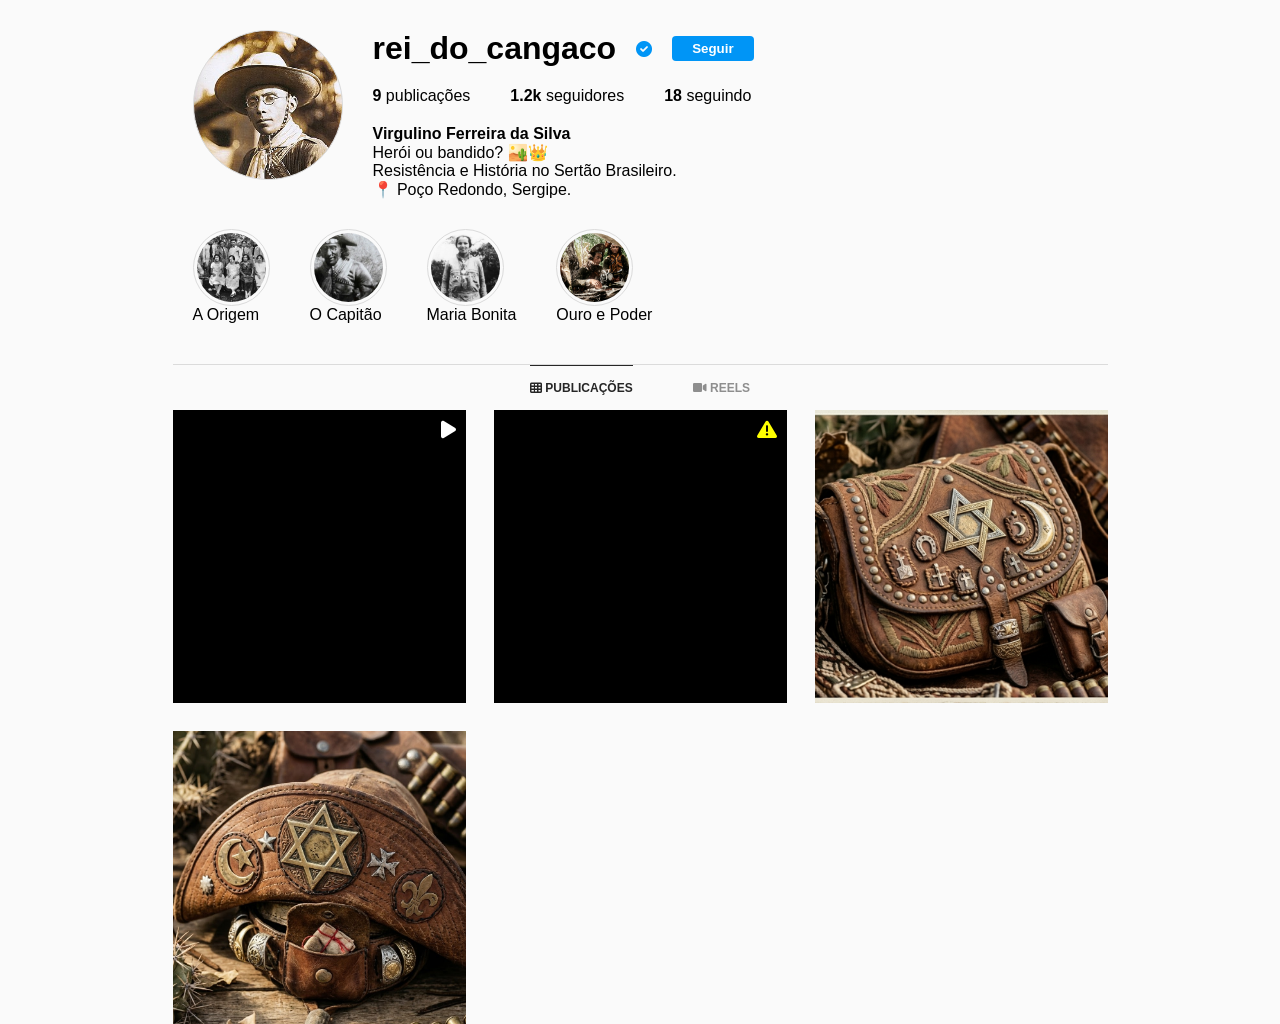
==== profile.html @ 3abff30b "Update profile.html" ====
<!DOCTYPE html>
<html lang="pt-BR">
<head>
    <meta charset="UTF-8">
    <meta name="viewport" content="width=device-width, initial-scale=1.0">
    <title>Lampião (@rei_do_cangaco) • Lampiagram</title>
    <link rel="stylesheet" href="styles.css">
    <link rel="stylesheet" href="https://cdnjs.cloudflare.com/ajax/libs/font-awesome/6.0.0/css/all.min.css">
</head>
<body>
    <header class="insta-header">
        <div class="profile-pic-container">
            <div class="profile-pic-img" style="background-image: url('assets/images/lampiao_perfil.jpg');"></div>
        </div>
        <div class="profile-info">
            <div class="username-row">
                <h1 class="username">rei_do_cangaco</h1>
                <i class="fas fa-check-circle verified-badge" style="color: #0095f6;"></i>
                <button class="follow-btn">Seguir</button>
            </div>
            <div class="stats-row">
                <div><strong>9</strong> publicações</div>
                <div><strong>1.2k</strong> seguidores</div>
                <div><strong>18</strong> seguindo</div>
            </div>
            <div class="bio">
                <p><strong>Virgulino Ferreira da Silva</strong></p>
                <p>Herói ou bandido? 🏜️👑</p>
                <p>Resistência e História no Sertão Brasileiro.</p>
                <p>📍 Poço Redondo, Sergipe.</p>
            </div>
        </div>
    </header>

    <section class="highlights-container">
        <div class="highlight-item" onclick="openPostModal('assets/images/origem.jpg', 'A ORIGEM: O início de tudo.')">
            <div class="highlight-circle"><img src="assets/images/origem.jpg"></div>
            <span>A Origem</span>
        </div>
        <div class="highlight-item" onclick="openPostModal('assets/images/capitao.jpg', 'O CAPITÃO: Autoridade e respeito.')">
            <div class="highlight-circle"><img src="assets/images/capitao.jpg"></div>
            <span>O Capitão</span>
        </div>
        <div class="highlight-item" onclick="openPostModal('assets/images/maria_bonita_destaque.jpg', 'MARIA BONITA: A força feminina.')">
            <div class="highlight-circle"><img src="assets/images/maria_bonita_destaque.jpg"></div>
            <span>Maria Bonita</span>
        </div>
        <div class="highlight-item" onclick="openPostModal('assets/images/riqueza.jpeg', 'OURO E PODER: Ostentação no sertão.')">
            <div class="highlight-circle"><img src="assets/images/riqueza.jpeg"></div>
            <span>Ouro e Poder</span>
        </div>
    </section>

    <div class="profile-tabs">
        <div class="tab active"><i class="fas fa-th"></i> PUBLICAÇÕES</div>
        <div class="tab"><i class="fas fa-video"></i> REELS</div>
    </div>

    <main class="posts-grid">
        <div class="post-item" onclick="openPostModal('https://res.cloudinary.com/dl6brxlht/video/upload/v1774207463/entrevista_vncjdd.mp4', 'ENTREVISTA HISTÓRICA: O encontro em Juazeiro.', 'video')">
          <video src="https://res.cloudinary.com/dl6brxlht/video/upload/v1774207463/entrevista_vncjdd.mp4#t=0.005" class="post-image" muted preload="metadata"></video> class="post-image" muted preload="metadata"></video>
            <i class="fas fa-play media-icon"></i>
        </div>
        <div class="post-item" onclick="openPostModal('https://res.cloudinary.com/dl6brxlht/video/upload/v1774207468/a-face-oculta-de-lampiao_kqqwja.mp4', 'A FACE OCULTA: A desconstrução do mito.', 'video')">
            <video src="https://res.cloudinary.com/dl6brxlht/video/upload/v1774207468/a-face-oculta-de-lampiao_kqqwja.mp4#t=0.005" class="post-image" muted preload="metadata"></video>
            <i class="fas fa-exclamation-triangle media-icon" style="color: yellow;"></i>
        </div>
        <div class="post-item" onclick="openPostModal('assets/images/bornal_misticismo_zoom.png', 'O ESCUDO QUE FALHOU: Detalhe do bornal do Angicos.')">
            <img src="assets/images/bornal_misticismo_zoom.png" class="post-image">
        </div>
        <div class="post-item" onclick="openPostModal('assets/images/misticismo_cangaco.jpg', 'MISTICISMO: Símbolos de proteção e fé.')">
            <img src="assets/images/misticismo_cangaco.jpg" class="post-image">
        </div>
    </main>

    <div class="modal" id="postModal">
        <span class="close-modal" id="closePostModal">&times;</span>
        <div class="modal-content">
            <div class="detail-image-container" id="modalImageContainer"></div>
            <div class="detail-info-container">
                <div style="display: flex; align-items: center; gap: 10px; margin-bottom: 15px;">
                    <div class="profile-pic-img" style="width: 30px; height: 30px; background-image: url('assets/images/lampiao_perfil.jpg');"></div>
                    <strong>rei_do_cangaco</strong>
                </div>
                <p id="modalDescription"></p>
            </div>
        </div>
    </div>
    <script src="script.js"></script>
</body>
</html>
---- styles.css ----
* { margin: 0; padding: 0; box-sizing: border-box; font-family: sans-serif; }
body { background-color: #fafafa; }
.insta-header { display: flex; max-width: 935px; margin: 30px auto; padding: 0 20px; }
.profile-pic-img { 
    width: 150px; height: 150px; border-radius: 50%; background-size: cover; 
    background-image: url('assets/images/lampiao_perfil.jpg'); 
    border: 1px solid #dbdbdb;
}
.profile-info { margin-left: 30px; flex: 2; }
.username-row { display: flex; align-items: center; gap: 20px; margin-bottom: 20px; }
.stats-row { display: flex; gap: 40px; margin-bottom: 20px; }
.highlights-container { display: flex; max-width: 935px; margin: 0 auto 40px; gap: 40px; padding: 0 20px; }
.highlight-circle { width: 77px; height: 77px; border-radius: 50%; border: 1px solid #dbdbdb; padding: 3px; }
.highlight-circle img { width: 100%; height: 100%; object-fit: cover; border-radius: 50%; }
.posts-grid { display: grid; grid-template-columns: repeat(3, 1fr); gap: 28px; max-width: 935px; margin: 0 auto; }
.post-item { aspect-ratio: 1/1; position: relative; cursor: pointer; background: #000; overflow: hidden; }
.post-image { width: 100%; height: 100%; object-fit: cover; }
.media-icon { position: absolute; top: 10px; right: 10px; color: white; font-size: 20px; text-shadow: 0 0 5px rgba(0,0,0,0.5); }
.profile-tabs { display: flex; justify-content: center; border-top: 1px solid #dbdbdb; max-width: 935px; margin: 0 auto; gap: 60px; }
.tab { padding: 15px 0; font-size: 12px; font-weight: bold; color: #8e8e8e; cursor: pointer; border-top: 1px solid transparent; }
.tab.active { color: #262626; border-top: 1px solid #262626; }
.modal { display: none; position: fixed; top: 0; left: 0; width: 100%; height: 100%; background: rgba(0,0,0,0.8); justify-content: center; align-items: center; z-index: 1000; }
.modal-content { background: white; display: flex; width: 80%; max-width: 900px; height: 500px; }
.detail-image-container { flex: 1.5; background: black; display: flex; align-items: center; justify-content: center; }
.detail-info-container { flex: 1; padding: 20px; }
.close-modal { position: absolute; top: 20px; right: 20px; color: white; font-size: 30px; cursor: pointer; }
.follow-btn { background-color: #0095f6; color: white; border: none; padding: 5px 20px; border-radius: 4px; font-weight: bold; cursor: pointer; }
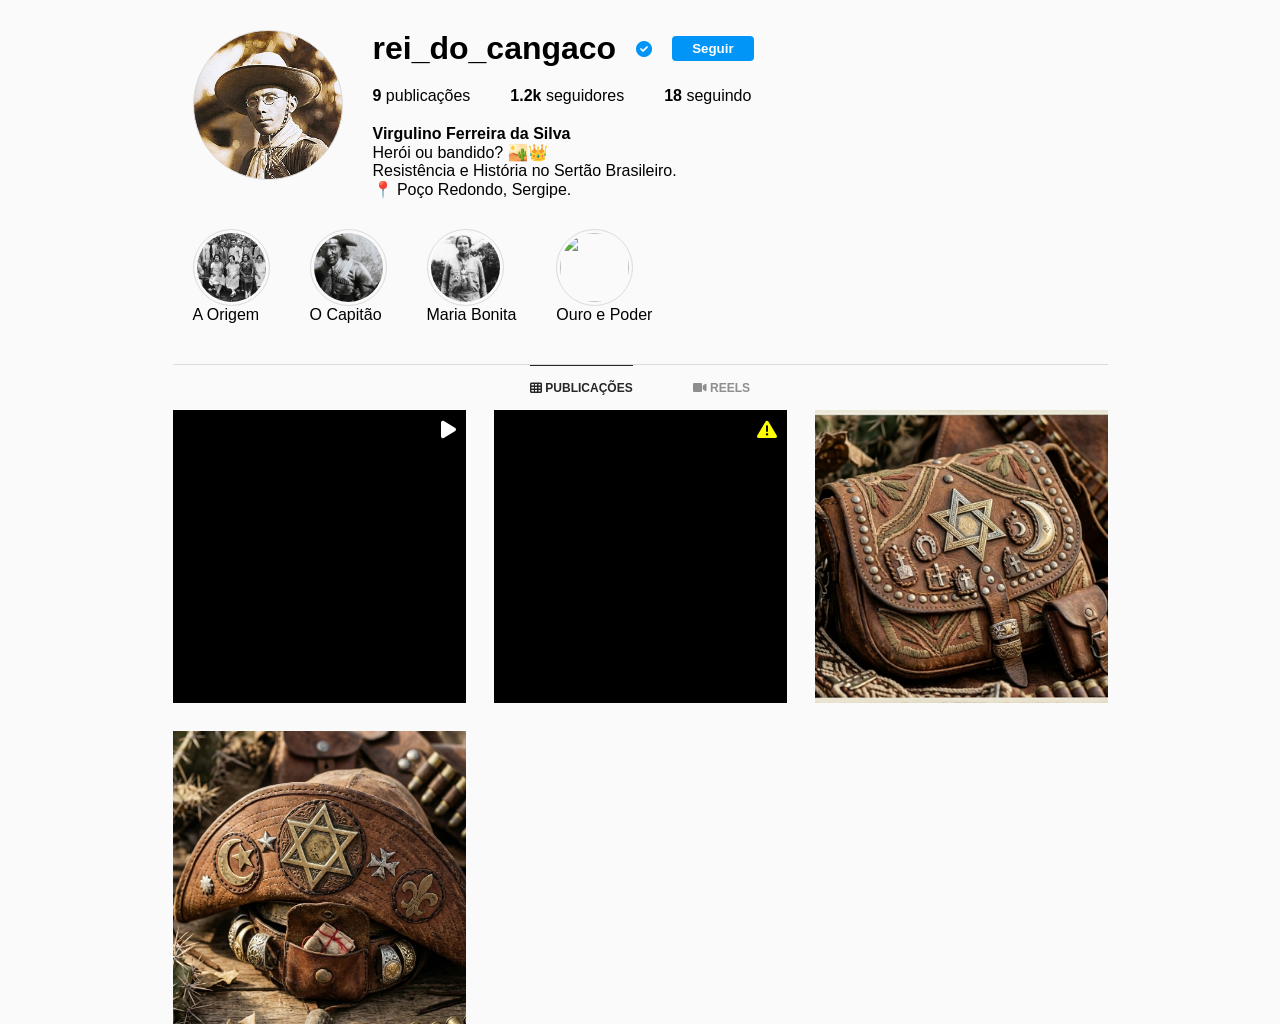
==== commit 53bf45e1: "Update profile.html" ====
--- a/profile.html
+++ b/profile.html
@@ -45,8 +45,8 @@
             <div class="highlight-circle"><img src="assets/images/maria_bonita_destaque.jpg"></div>
             <span>Maria Bonita</span>
         </div>
-        <div class="highlight-item" onclick="openPostModal('assets/images/riqueza.jpeg', 'OURO E PODER: Ostentação no sertão.')">
-            <div class="highlight-circle"><img src="assets/images/riqueza.jpeg"></div>
+        <div class="highlight-item" onclick="openPostModal('assets/images/riqueza.jpg', 'OURO E PODER: Ostentação no sertão.')">
+            <div class="highlight-circle"><img src="assets/images/riqueza.jpg"></div>
             <span>Ouro e Poder</span>
         </div>
     </section>
@@ -58,13 +58,15 @@
 
     <main class="posts-grid">
         <div class="post-item" onclick="openPostModal('https://res.cloudinary.com/dl6brxlht/video/upload/v1774207463/entrevista_vncjdd.mp4', 'ENTREVISTA HISTÓRICA: O encontro em Juazeiro.', 'video')">
-          <video src="https://res.cloudinary.com/dl6brxlht/video/upload/v1774207463/entrevista_vncjdd.mp4#t=0.005" class="post-image" muted preload="metadata"></video> class="post-image" muted preload="metadata"></video>
+            <video src="https://res.cloudinary.com/dl6brxlht/video/upload/v1774207463/entrevista_vncjdd.mp4#t=0.001" class="post-image" muted preload="metadata"></video>
             <i class="fas fa-play media-icon"></i>
         </div>
+
         <div class="post-item" onclick="openPostModal('https://res.cloudinary.com/dl6brxlht/video/upload/v1774207468/a-face-oculta-de-lampiao_kqqwja.mp4', 'A FACE OCULTA: A desconstrução do mito.', 'video')">
-            <video src="https://res.cloudinary.com/dl6brxlht/video/upload/v1774207468/a-face-oculta-de-lampiao_kqqwja.mp4#t=0.005" class="post-image" muted preload="metadata"></video>
+            <video src="https://res.cloudinary.com/dl6brxlht/video/upload/v1774207468/a-face-oculta-de-lampiao_kqqwja.mp4#t=0.001" class="post-image" muted preload="metadata"></video>
             <i class="fas fa-exclamation-triangle media-icon" style="color: yellow;"></i>
         </div>
+
         <div class="post-item" onclick="openPostModal('assets/images/bornal_misticismo_zoom.png', 'O ESCUDO QUE FALHOU: Detalhe do bornal do Angicos.')">
             <img src="assets/images/bornal_misticismo_zoom.png" class="post-image">
         </div>
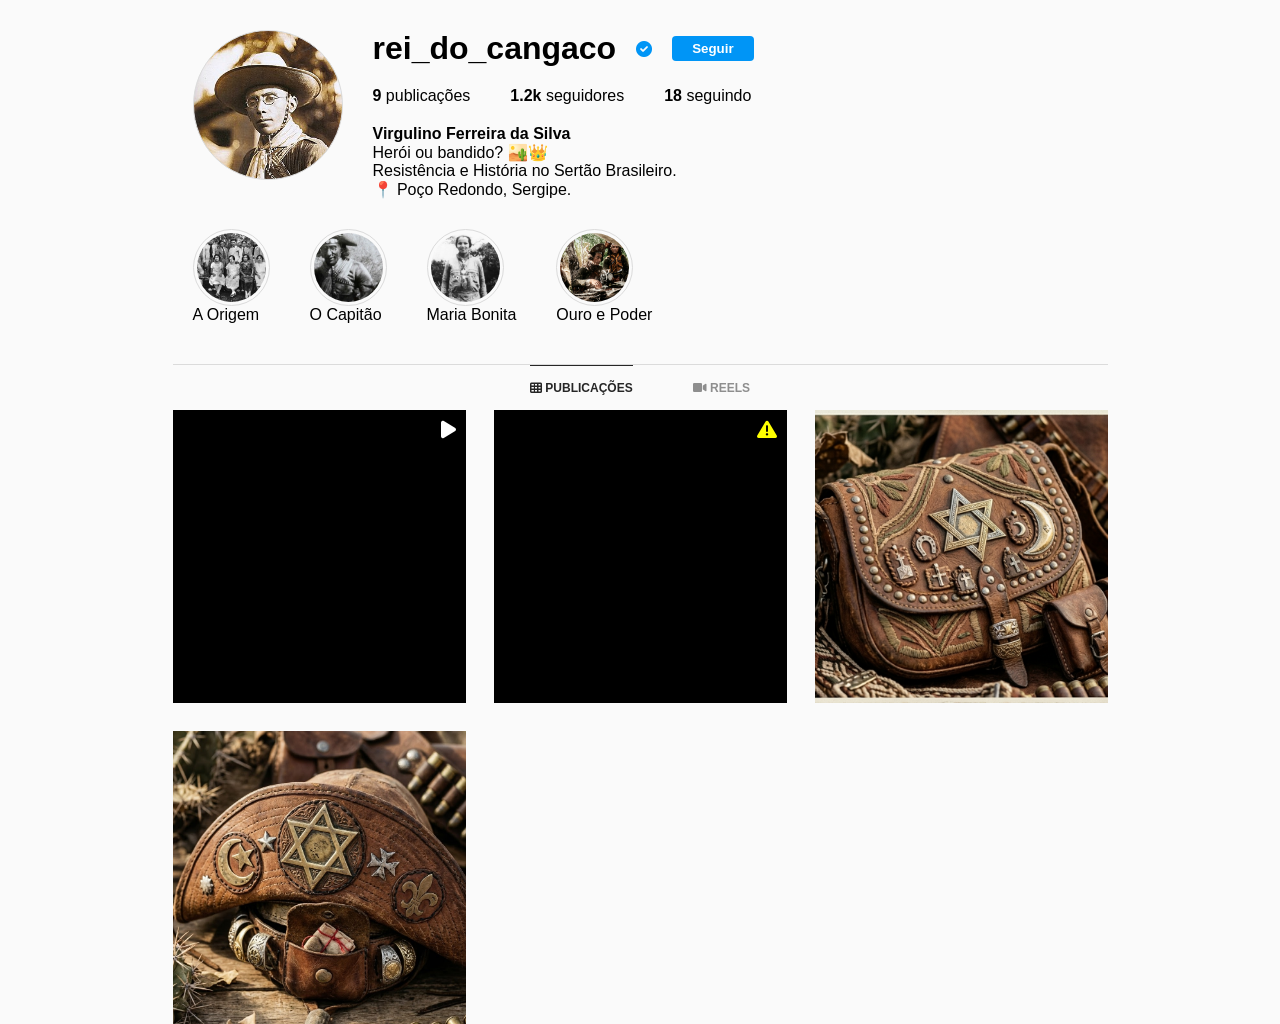
==== commit fdac0f78: "Update profile.html" ====
--- a/profile.html
+++ b/profile.html
@@ -45,8 +45,8 @@
             <div class="highlight-circle"><img src="assets/images/maria_bonita_destaque.jpg"></div>
             <span>Maria Bonita</span>
         </div>
-        <div class="highlight-item" onclick="openPostModal('assets/images/riqueza.jpg', 'OURO E PODER: Ostentação no sertão.')">
-            <div class="highlight-circle"><img src="assets/images/riqueza.jpg"></div>
+        <div class="highlight-item" onclick="openPostModal('assets/images/riqueza.jpeg', 'OURO E PODER: Ostentação no sertão.')">
+            <div class="highlight-circle"><img src="assets/images/riqueza.jpeg"></div>
             <span>Ouro e Poder</span>
         </div>
     </section>
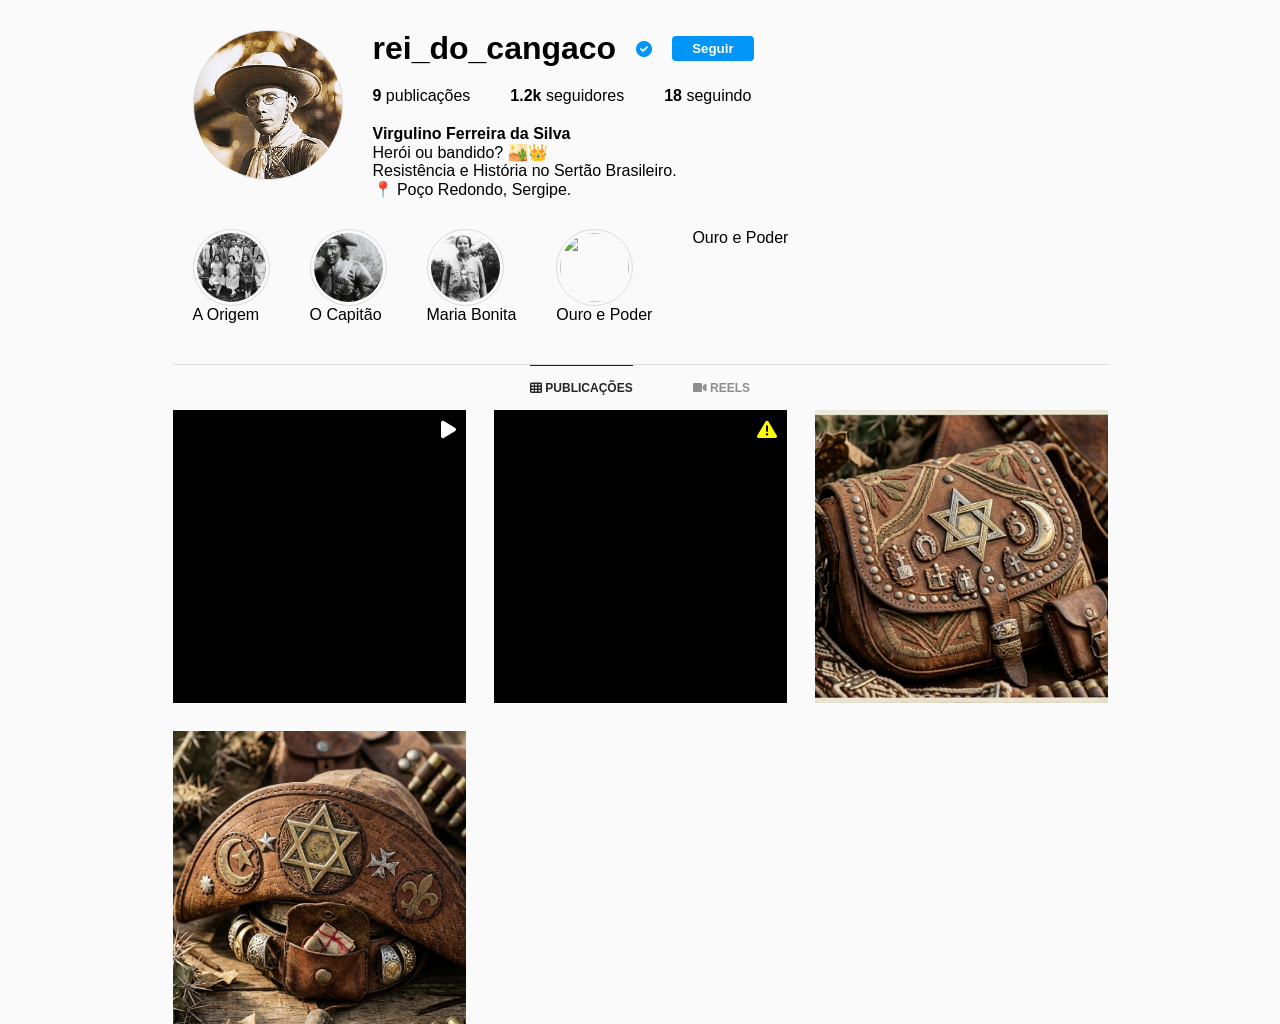
==== commit 00714a30: "Update profile.html" ====
--- a/profile.html
+++ b/profile.html
@@ -33,20 +33,24 @@
     </header>
 
     <section class="highlights-container">
-        <div class="highlight-item" onclick="openPostModal('assets/images/origem.jpg', 'A ORIGEM: O início de tudo.')">
+        <div class="highlight-item" onclick="openPostModal('assets/images/origem.jpg', 'O início de tudo: a trajetória de Virgulino Ferreira até se tornar o temido Capitão Lampião.')">
             <div class="highlight-circle"><img src="assets/images/origem.jpg"></div>
             <span>A Origem</span>
         </div>
-        <div class="highlight-item" onclick="openPostModal('assets/images/capitao.jpg', 'O CAPITÃO: Autoridade e respeito.')">
+        <div class="highlight-item" onclick="openPostModal('assets/images/capitao.jpg', 'Autoridade, estratégia militar e o rígido código de conduta imposto aos cangaceiros..')">
             <div class="highlight-circle"><img src="assets/images/capitao.jpg"></div>
             <span>O Capitão</span>
         </div>
-        <div class="highlight-item" onclick="openPostModal('assets/images/maria_bonita_destaque.jpg', 'MARIA BONITA: A força feminina.')">
+        <div class="highlight-item" onclick="openPostModal('assets/images/maria_bonita_destaque.jpg', 'A força feminina no sertão: a mulher que mudou a dinâmica social e o cotidiano do bando.')">
             <div class="highlight-circle"><img src="assets/images/maria_bonita_destaque.jpg"></div>
             <span>Maria Bonita</span>
         </div>
-        <div class="highlight-item" onclick="openPostModal('assets/images/riqueza.jpeg', 'OURO E PODER: Ostentação no sertão.')">
-            <div class="highlight-circle"><img src="assets/images/riqueza.jpeg"></div>
+       <div class="highlight-item" onclick="openPostModal('assets/riqueza.jpeg', 'OURO E PODER: A ostentação nas indumentárias como símbolo de respeito, status e domínio territorial.')">
+    <div class="highlight-circle">
+        <img src="assets/riqueza.jpeg">
+    </div>
+    <span>Ouro e Poder</span>
+</div>
             <span>Ouro e Poder</span>
         </div>
     </section>
@@ -57,20 +61,20 @@
     </div>
 
     <main class="posts-grid">
-        <div class="post-item" onclick="openPostModal('https://res.cloudinary.com/dl6brxlht/video/upload/v1774207463/entrevista_vncjdd.mp4', 'ENTREVISTA HISTÓRICA: O encontro em Juazeiro.', 'video')">
+        <div class="post-item" onclick="openPostModal('https://res.cloudinary.com/dl6brxlht/video/upload/v1774207463/entrevista_vncjdd.mp4', 'ENTREVISTA HISTÓRICA: O encontro com Octacílio Macêdo em Juazeiro. Lampião tenta se vender como defensor da ordem e das classes conservadoras, mostrando sua habilidade política e retórica para se manter relevante no cenário nacional.', 'video')">
             <video src="https://res.cloudinary.com/dl6brxlht/video/upload/v1774207463/entrevista_vncjdd.mp4#t=0.001" class="post-image" muted preload="metadata"></video>
             <i class="fas fa-play media-icon"></i>
         </div>
 
-        <div class="post-item" onclick="openPostModal('https://res.cloudinary.com/dl6brxlht/video/upload/v1774207468/a-face-oculta-de-lampiao_kqqwja.mp4', 'A FACE OCULTA: A desconstrução do mito.', 'video')">
+        <div class="post-item" onclick="openPostModal('https://res.cloudinary.com/dl6brxlht/video/upload/v1774207468/a-face-oculta-de-lampiao_kqqwja.mp4', 'A FACE OCULTA: A desconstrução do mito. Os números reais da barbárie: assassinatos, saques e as alianças políticas com coronéis que sustentavam o ciclo de violência e poder no sertão profundo..', 'video')">
             <video src="https://res.cloudinary.com/dl6brxlht/video/upload/v1774207468/a-face-oculta-de-lampiao_kqqwja.mp4#t=0.001" class="post-image" muted preload="metadata"></video>
             <i class="fas fa-exclamation-triangle media-icon" style="color: yellow;"></i>
         </div>
 
-        <div class="post-item" onclick="openPostModal('assets/images/bornal_misticismo_zoom.png', 'O ESCUDO QUE FALHOU: Detalhe do bornal do Angicos.')">
+        <div class="post-item" onclick="openPostModal('assets/images/bornal_misticismo_zoom.png', 'O ESCUDO QUE FALHOU: Detalhe do bornal do Angicos. O couro trabalhado e o Signo-de-Salomão (a estrela mística) expõem a obsessão de Lampião pela proteção espiritual e o apuro estético único do bando..')">
             <img src="assets/images/bornal_misticismo_zoom.png" class="post-image">
         </div>
-        <div class="post-item" onclick="openPostModal('assets/images/misticismo_cangaco.jpg', 'MISTICISMO: Símbolos de proteção e fé.')">
+        <div class="post-item" onclick="openPostModal('assets/images/misticismo_cangaco.jpg', 'MISTICISMO: Símbolos de proteção e fé. O cangaço era permeado por crenças em "corpo fechado", onde a religiosidade popular e o misticismo serviam como armadura psicológica contra os perigos da caatinga..')">
             <img src="assets/images/misticismo_cangaco.jpg" class="post-image">
         </div>
     </main>
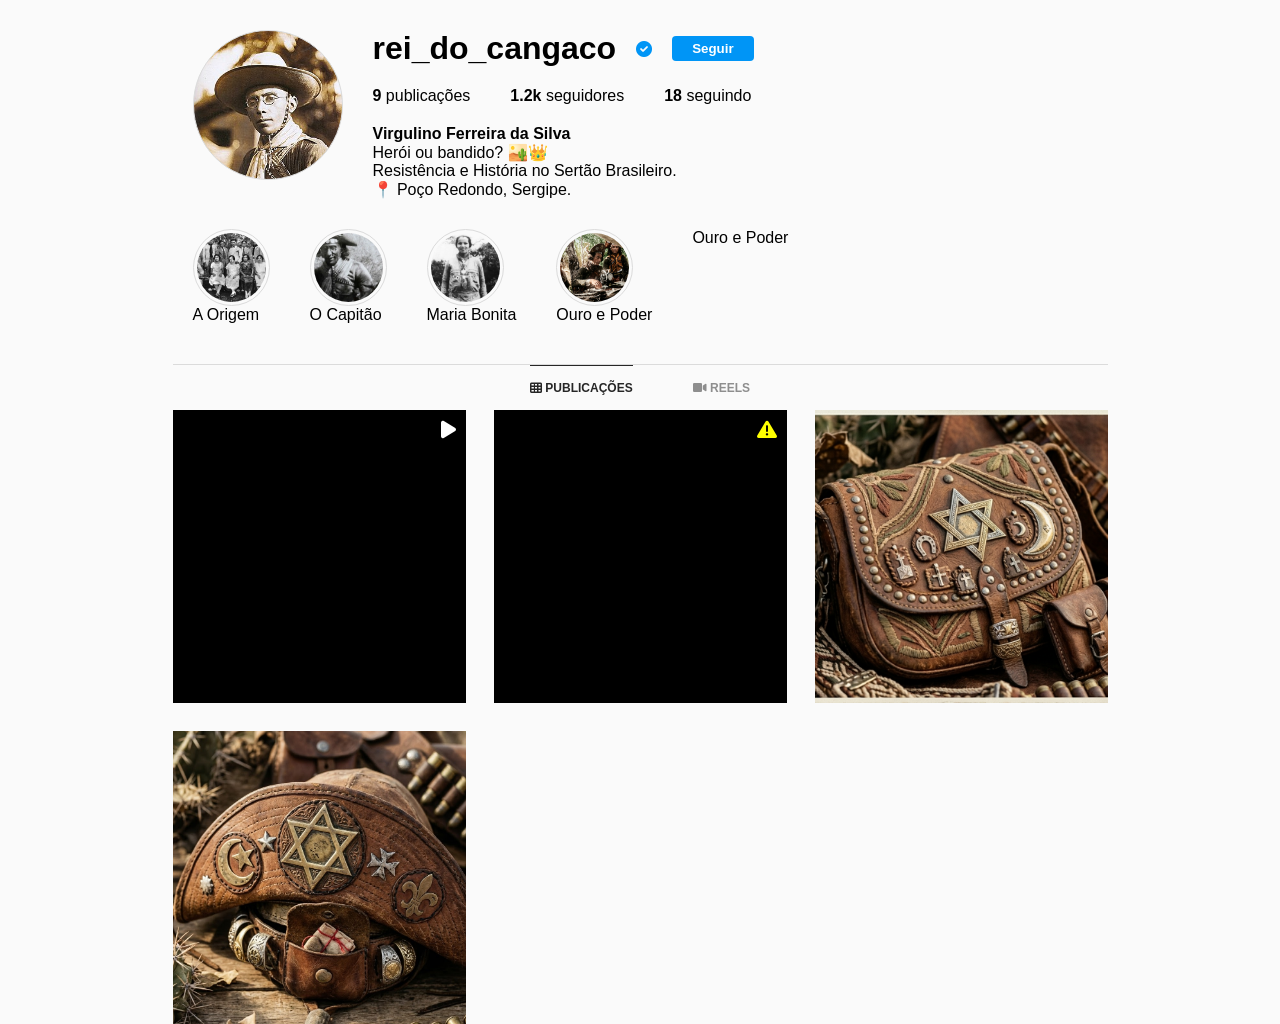
==== commit bc82c11e: "Update profile.html" ====
--- a/profile.html
+++ b/profile.html
@@ -45,9 +45,9 @@
             <div class="highlight-circle"><img src="assets/images/maria_bonita_destaque.jpg"></div>
             <span>Maria Bonita</span>
         </div>
-       <div class="highlight-item" onclick="openPostModal('assets/riqueza.jpeg', 'OURO E PODER: A ostentação nas indumentárias como símbolo de respeito, status e domínio territorial.')">
+       <div class="highlight-item" onclick="openPostModal('assets/images/riqueza.jpeg', 'OURO E PODER: A ostentação nas indumentárias como símbolo de respeito, status e domínio territorial.')">
     <div class="highlight-circle">
-        <img src="assets/riqueza.jpeg">
+        <img src="assets/images/riqueza.jpeg">
     </div>
     <span>Ouro e Poder</span>
 </div>
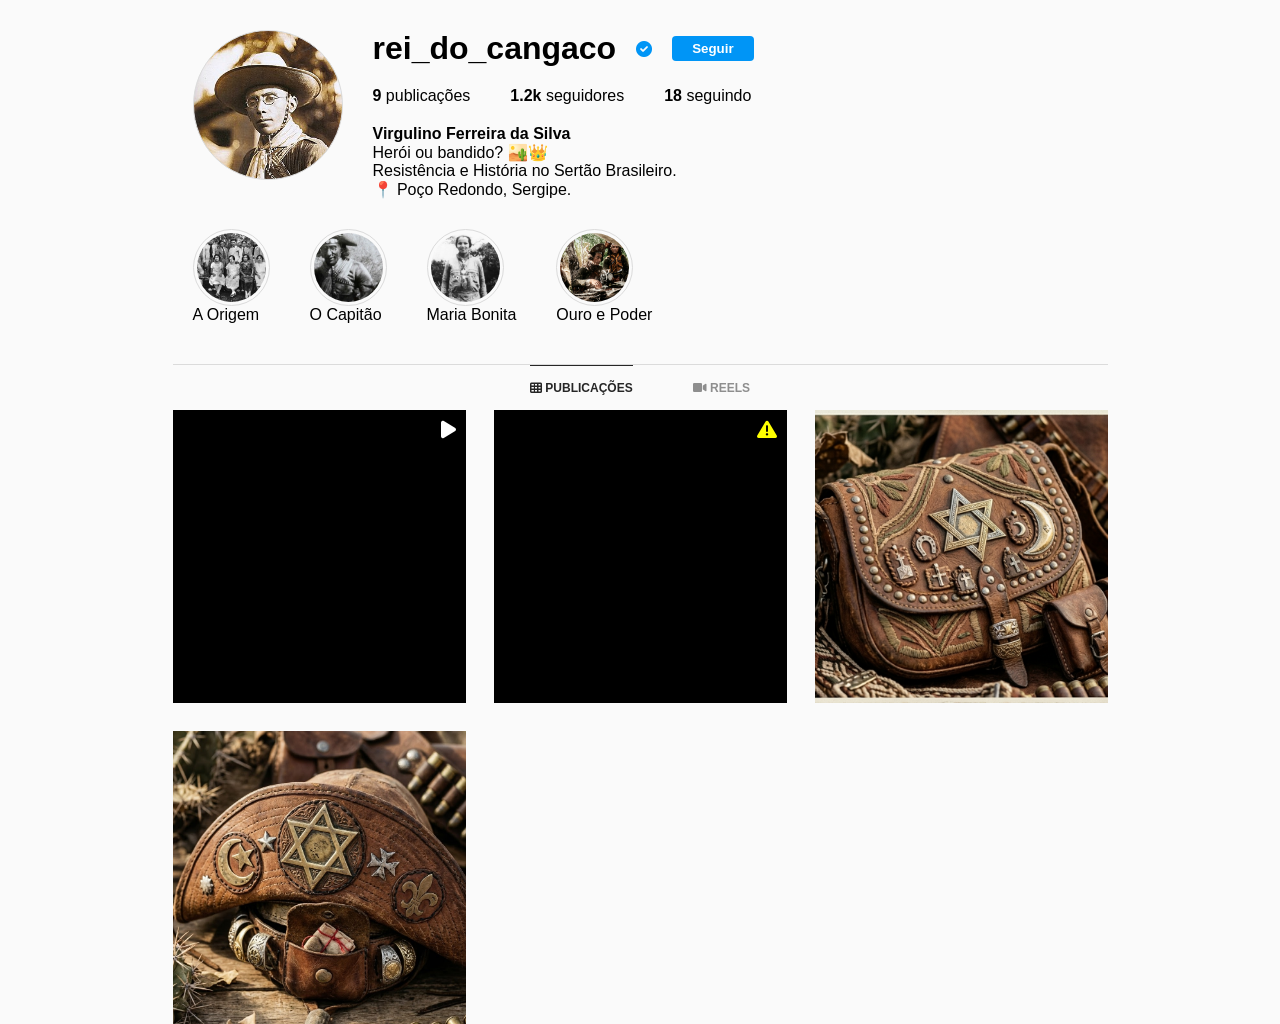
==== commit 4da1cae6: "Update profile.html" ====
--- a/profile.html
+++ b/profile.html
@@ -51,8 +51,7 @@
     </div>
     <span>Ouro e Poder</span>
 </div>
-            <span>Ouro e Poder</span>
-        </div>
+            
     </section>
 
     <div class="profile-tabs">
